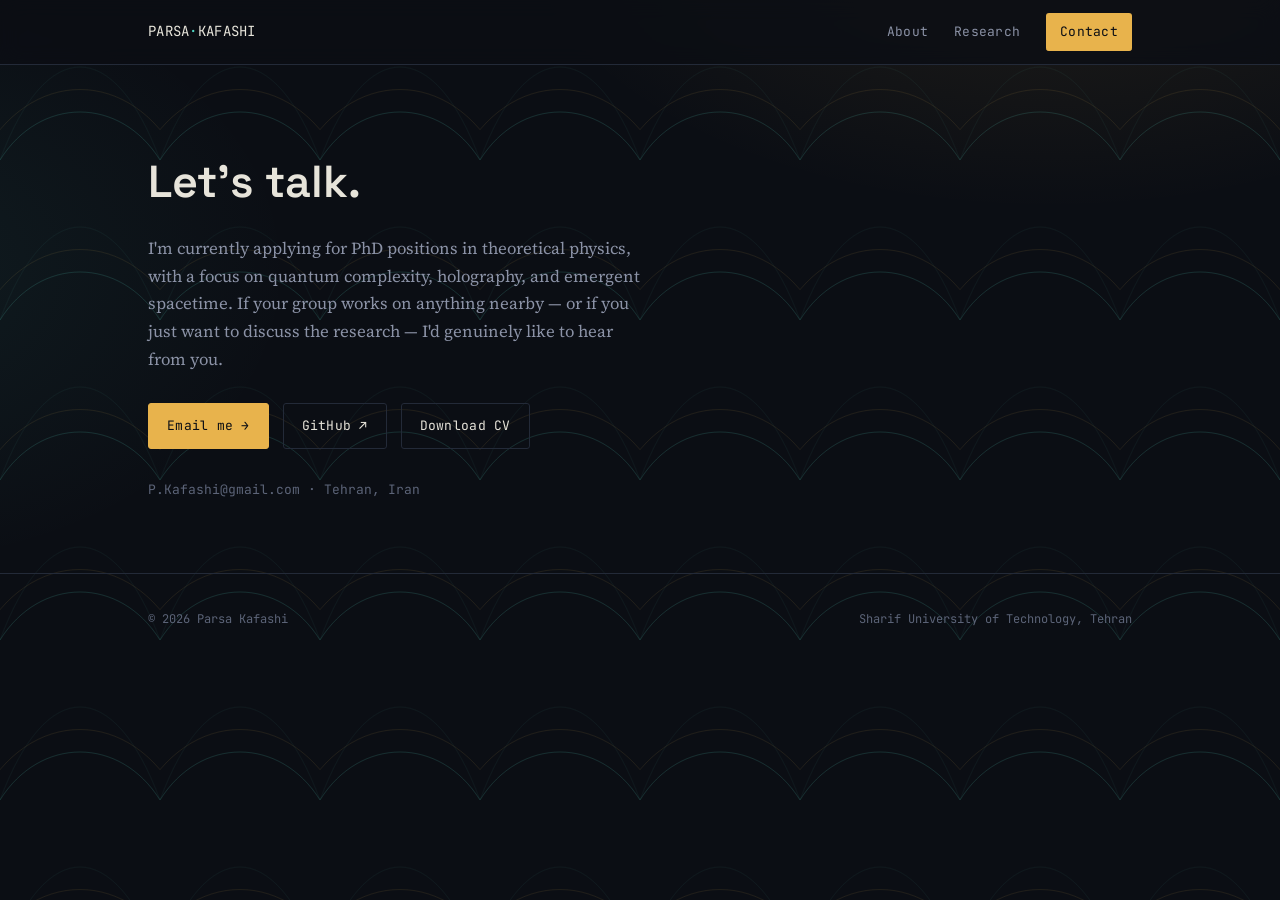
==== contact.html @ 7a70a7f3 "Add files via upload" ====
<!DOCTYPE html>
<html lang="en">
<head>
<meta charset="UTF-8">
<meta name="viewport" content="width=device-width, initial-scale=1.0">
<title>Contact — Parsa Kafashi</title>
<meta name="description" content="Get in touch with Parsa Kafashi — applying for PhD positions in theoretical physics.">
<link rel="preconnect" href="https://fonts.googleapis.com">
<link rel="preconnect" href="https://fonts.gstatic.com" crossorigin>
<link href="https://fonts.googleapis.com/css2?family=Space+Grotesk:wght@400;500;600;700&family=Source+Serif+4:opsz,wght@8..60,400;8..60,500;8..60,600&family=JetBrains+Mono:wght@400;500&display=swap" rel="stylesheet">
<link rel="stylesheet" href="styles.css">
</head>
<body>

<nav class="nav">
  <div class="wrap">
    <div class="nav-name">PARSA<span>·</span>KAFASHI</div>
    <div class="nav-links">
      <a href="index.html">About</a>
      <a href="research.html">Research</a>
      <a href="contact.html" class="cta active">Contact</a>
    </div>
  </div>
</nav>

<section class="contact-hero">
  <div class="wrap">
    <h1 class="contact-title">Let's talk.</h1>
    <p class="contact-sub">
      I'm currently applying for PhD positions in theoretical physics, with a focus on
      quantum complexity, holography, and emergent spacetime. If your group works on
      anything nearby — or if you just want to discuss the research — I'd genuinely like
      to hear from you.
    </p>
    <div class="contact-row">
      <a class="btn primary" href="mailto:P.Kafashi@gmail.com?subject=PhD%20position%20inquiry">Email me →</a>
      <a class="btn" href="https://github.com/PaRaShi12" target="_blank" rel="noopener">GitHub ↗</a>
      <a class="btn" href="Curriculum_Vitae.pdf" target="_blank" rel="noopener">Download CV</a>
    </div>
    <p class="contact-detail">P.Kafashi@gmail.com · Tehran, Iran</p>
  </div>
</section>

<footer class="site-footer">
  <div class="wrap foot-bottom">
    <span>© 2026 Parsa Kafashi</span>
    <span>Sharif University of Technology, Tehran</span>
  </div>
</footer>

</body>
</html>
---- styles.css ----
:root{
  --void:#0b0e14;
  --panel:#12161f;
  --panel-2:#161b26;
  --hairline:#232a38;
  --gold:#e8b34c;
  --gold-dim:#8a6a2c;
  --cyan:#4fd6c4;
  --ink:#e7e4da;
  --muted:#8b92a6;
  --muted-2:#5c6478;

  --display:'Space Grotesk', sans-serif;
  --body:'Source Serif 4', Georgia, serif;
  --mono:'JetBrains Mono', ui-monospace, monospace;

  --maxw:1040px;
}

*{ box-sizing:border-box; }
html{ scroll-behavior:smooth; }
body{
  margin:0;
  background:var(--void);
  color:var(--ink);
  font-family:var(--body);
  font-size:17px;
  line-height:1.65;
  -webkit-font-smoothing:antialiased;
}
::selection{ background:var(--gold); color:var(--void); }

a{ color:var(--cyan); text-decoration:none; }
a:hover{ text-decoration:underline; }
a:focus-visible, button:focus-visible{ outline:2px solid var(--gold); outline-offset:3px; }

.wrap{ max-width:var(--maxw); margin:0 auto; padding:0 28px; }

/* ---- background: bulk emerging from a boundary, tiled + glow ---- */
body::before{
  content:"";
  position:fixed; inset:0; z-index:-1;
  background-image:
    radial-gradient(ellipse 900px 500px at 82% -10%, rgba(232,179,76,0.10), transparent 60%),
    radial-gradient(ellipse 700px 500px at -10% 30%, rgba(79,214,196,0.07), transparent 60%),
    url("[data-uri]");
  background-repeat:no-repeat, no-repeat, repeat;
  background-position: 0 0, 0 0, 0 0;
  background-size: auto, auto, 160px 160px;
  background-color:var(--void);
}

/* ---------- NAV ---------- */
.nav{
  position:sticky; top:0; z-index:50;
  background:rgba(11,14,20,0.82);
  backdrop-filter:blur(10px);
  border-bottom:1px solid var(--hairline);
}
.nav .wrap{ display:flex; align-items:center; justify-content:space-between; height:64px; }
.nav-name{ font-family:var(--mono); font-size:14px; letter-spacing:0.02em; color:var(--ink); }
.nav-name span{ color:var(--cyan); }
.nav-links{ display:flex; gap:26px; align-items:center; }
.nav-links a{ font-family:var(--mono); font-size:13px; color:var(--muted); letter-spacing:0.02em; }
.nav-links a:hover{ color:var(--gold); text-decoration:none; }
.nav-links a.active{ color:var(--ink); border-bottom:1px solid var(--gold); padding-bottom:4px; }
.nav-links a.cta{
  color:var(--void); background:var(--gold); padding:8px 14px; border-radius:3px;
}
.nav-links a.cta:hover{ color:var(--gold); background:transparent; border:1px solid var(--gold); text-decoration:none; padding:7px 13px; }

/* ---------- HERO (index) ---------- */
.hero{ padding:88px 0 64px; }
.hero .wrap{ display:grid; grid-template-columns:1.1fr 0.9fr; gap:32px; align-items:center; }
.eyebrow{
  font-family:var(--mono); font-size:12.5px; color:var(--gold);
  letter-spacing:0.1em; text-transform:uppercase; margin:0 0 18px;
}
h1.title{
  font-family:var(--display); font-weight:600;
  font-size:clamp(2.2rem, 4.2vw, 3.3rem);
  line-height:1.08; margin:0 0 18px; color:var(--ink);
}
.tagline{
  font-family:var(--body); color:var(--muted);
  font-size:1.08rem; max-width:52ch; margin:0 0 30px;
}
.hero-cta{ display:flex; gap:14px; flex-wrap:wrap; }
.btn{
  font-family:var(--mono); font-size:13px; letter-spacing:0.02em;
  padding:11px 18px; border-radius:3px; border:1px solid var(--hairline);
  color:var(--ink); display:inline-flex; align-items:center; gap:8px;
  transition:border-color .2s ease, color .2s ease, background .2s ease;
}
.btn:hover{ text-decoration:none; border-color:var(--gold); color:var(--gold); }
.btn.primary{ background:var(--gold); border-color:var(--gold); color:var(--void); }
.btn.primary:hover{ background:transparent; color:var(--gold); }

.disk-wrap{ display:flex; justify-content:center; }
.disk-wrap svg{ width:100%; max-width:380px; height:auto; }

/* ---------- PhD callout banner ---------- */
.phd-callout{
  border:1px solid var(--gold-dim);
  background:linear-gradient(180deg, rgba(232,179,76,0.07), rgba(232,179,76,0.02));
  border-radius:4px;
  padding:18px 22px;
  display:flex; align-items:center; justify-content:space-between; gap:18px; flex-wrap:wrap;
  margin-top:14px;
}
.phd-callout p{ margin:0; color:var(--ink); font-size:0.95rem; }
.phd-callout p strong{ color:var(--gold); }

/* ---------- SECTION shell ---------- */
section.block{ padding:64px 0; border-top:1px solid var(--hairline); }
.sec-head{ margin-bottom:30px; }
h2.sec-title{
  font-family:var(--display); font-weight:600; font-size:1.5rem;
  color:var(--ink); margin:0; letter-spacing:-0.01em;
}
.sec-title span{ color:var(--gold); }
.sec-intro{ color:var(--muted); max-width:64ch; margin:10px 0 0; }

.page-header{ padding:64px 0 20px; }
.page-header .eyebrow{ margin-bottom:14px; }
.page-header h1{
  font-family:var(--display); font-weight:600; font-size:clamp(1.9rem,3.4vw,2.6rem);
  margin:0 0 14px; color:var(--ink);
}
.page-header p{ color:var(--muted); max-width:60ch; margin:0; }

/* ---------- ABOUT ---------- */
.about-grid{ display:grid; grid-template-columns:200px 1fr; gap:40px; align-items:start; }
.avatar{
  width:180px; height:180px; border-radius:50%;
  object-fit:cover; border:1px solid var(--hairline);
  box-shadow:0 0 0 6px rgba(232,179,76,0.05), 0 0 40px rgba(79,214,196,0.08);
}
.about-text p{ color:#c9c6ba; margin:0 0 14px; }
.about-text .institute{ color:var(--muted); font-family:var(--mono); font-size:13px; }

/* ---------- BULLET LIST (interests, future directions) ---------- */
ul.bullet-list{ list-style:none; margin:0; padding:0; max-width:70ch; }
ul.bullet-list li{
  position:relative; padding-left:22px; margin-bottom:14px;
  color:var(--ink); font-size:1rem;
}
ul.bullet-list li::before{
  content:"—"; position:absolute; left:0; top:0; color:var(--cyan);
}

/* ---------- PAPERS ---------- */
.paper{
  border:1px solid var(--hairline); background:var(--panel);
  padding:22px 24px; margin-bottom:14px; border-radius:4px;
  transition:border-color .2s ease;
}
.paper:hover{ border-color:var(--gold-dim); }
.paper-top{ display:flex; justify-content:space-between; gap:16px; align-items:baseline; flex-wrap:wrap; }
.paper-title{ font-family:var(--display); font-weight:600; font-size:1.05rem; color:var(--ink); margin:0; }
.paper-year{ font-family:var(--mono); font-size:12px; color:var(--gold); white-space:nowrap; }
.paper p.paper-desc{ color:var(--muted); font-size:0.94rem; margin:10px 0 12px; }
.paper-links a{ font-family:var(--mono); font-size:12.5px; margin-right:16px; }

/* ---------- TIMELINE (education / exploratory research) ---------- */
.timeline{ position:relative; padding-left:26px; }
.timeline::before{
  content:""; position:absolute; left:5px; top:6px; bottom:6px; width:1px;
  background:linear-gradient(var(--cyan), var(--hairline));
}
.t-item{ position:relative; margin-bottom:30px; }
.t-item:last-child{ margin-bottom:0; }
.t-item::before{
  content:""; position:absolute; left:-26px; top:5px; width:9px; height:9px;
  border-radius:50%; background:var(--void); border:2px solid var(--cyan);
}
.t-item .t-date{ font-family:var(--mono); font-size:12px; color:var(--gold); }
.t-item h3{ font-family:var(--display); font-size:1.05rem; margin:6px 0 4px; color:var(--ink); font-weight:600; }
.t-item .t-sub{ font-family:var(--mono); font-size:12.5px; color:var(--muted); margin-bottom:8px; }
.t-item p{ color:#c9c6ba; margin:0; font-size:0.95rem; }

/* ---------- PLACEHOLDER NOTE ---------- */
.editme{
  font-family:var(--mono); font-size:12px; color:var(--muted-2);
  border:1px dashed var(--hairline); padding:10px 14px; border-radius:3px;
  margin-bottom:22px; display:inline-block;
}

/* ---------- CONTACT PAGE ---------- */
.contact-hero{ padding:80px 0 20px; text-align:left; }
.contact-title{ font-family:var(--display); font-weight:600; font-size:clamp(2rem,4vw,2.8rem); margin:0 0 16px; }
.contact-sub{ color:var(--muted); max-width:56ch; margin:0 0 30px; font-size:1.05rem; }
.contact-row{ display:flex; gap:14px; flex-wrap:wrap; margin-bottom:20px; }
.contact-detail{ font-family:var(--mono); font-size:13px; color:var(--muted-2); margin-top:30px; }

/* ---------- FOOTER ---------- */
footer.site-footer{ border-top:1px solid var(--hairline); padding:36px 0; margin-top:40px; }
.foot-bottom{ display:flex; justify-content:space-between; flex-wrap:wrap; gap:10px; font-family:var(--mono); font-size:12px; color:var(--muted-2); }

@media (max-width: 760px){
  .nav-links{ gap:16px; }
  .nav-links a:not(.cta){ display:none; }
  .hero .wrap{ grid-template-columns:1fr; }
  .disk-wrap{ order:-1; margin-bottom:10px; }
  .disk-wrap svg{ max-width:240px; }
  .about-grid{ grid-template-columns:1fr; }
  .avatar{ width:120px; height:120px; }
  .phd-callout{ flex-direction:column; align-items:flex-start; }
}

@media (prefers-reduced-motion: reduce){
  *{ animation:none !important; transition:none !important; }
}
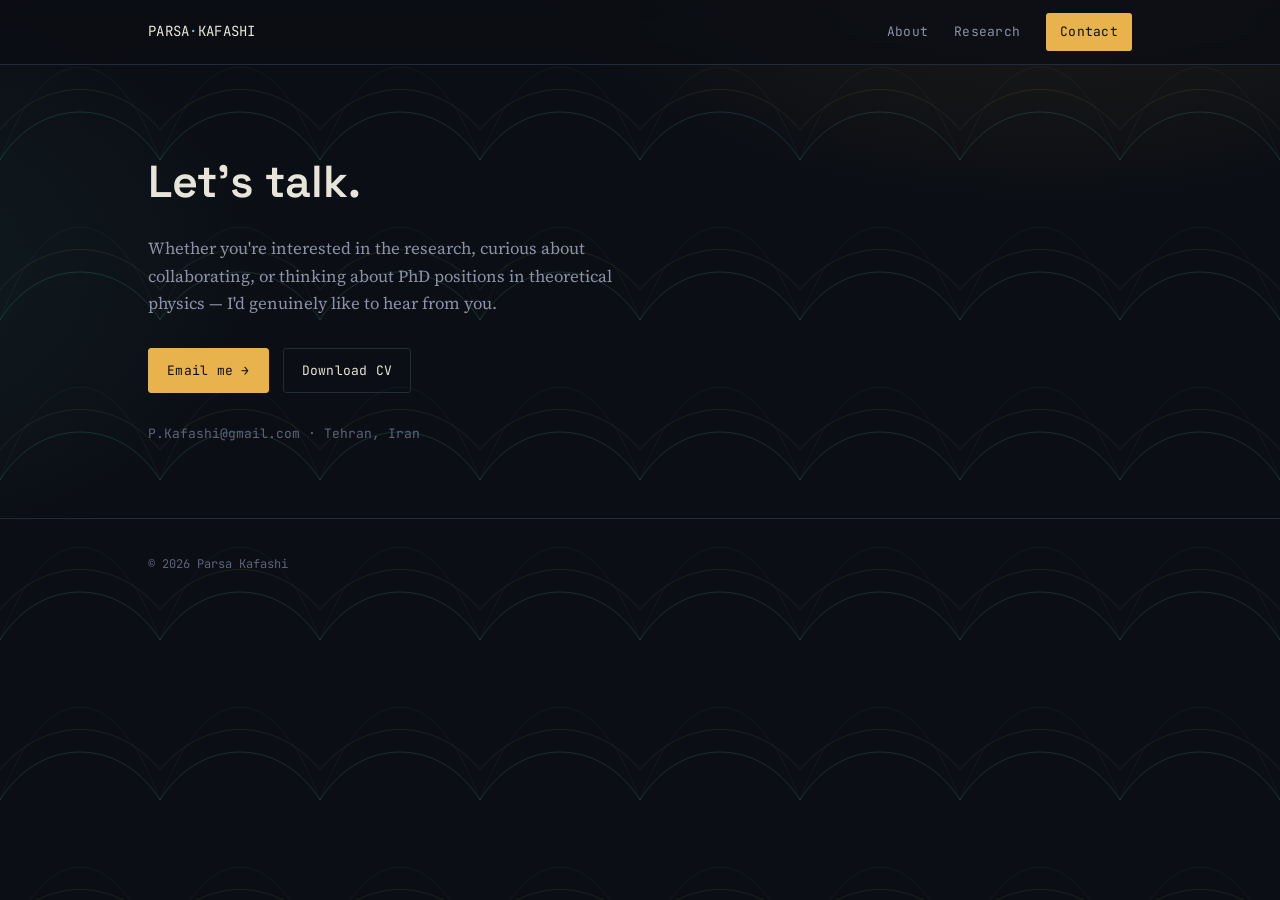
==== commit 81b6b0ac: "Add files via upload" ====
--- a/contact.html
+++ b/contact.html
@@ -27,14 +27,11 @@
   <div class="wrap">
     <h1 class="contact-title">Let's talk.</h1>
     <p class="contact-sub">
-      I'm currently applying for PhD positions in theoretical physics, with a focus on
-      quantum complexity, holography, and emergent spacetime. If your group works on
-      anything nearby — or if you just want to discuss the research — I'd genuinely like
-      to hear from you.
+      Whether you're interested in the research, curious about collaborating, or thinking
+      about PhD positions in theoretical physics — I'd genuinely like to hear from you.
     </p>
     <div class="contact-row">
-      <a class="btn primary" href="mailto:P.Kafashi@gmail.com?subject=PhD%20position%20inquiry">Email me →</a>
-      <a class="btn" href="https://github.com/PaRaShi12" target="_blank" rel="noopener">GitHub ↗</a>
+      <a class="btn primary" href="mailto:P.Kafashi@gmail.com?subject=Hello">Email me →</a>
       <a class="btn" href="Curriculum_Vitae.pdf" target="_blank" rel="noopener">Download CV</a>
     </div>
     <p class="contact-detail">P.Kafashi@gmail.com · Tehran, Iran</p>
@@ -44,7 +41,6 @@
 <footer class="site-footer">
   <div class="wrap foot-bottom">
     <span>© 2026 Parsa Kafashi</span>
-    <span>Sharif University of Technology, Tehran</span>
   </div>
 </footer>
 
--- a/styles.css
+++ b/styles.css
@@ -133,8 +133,10 @@
 .about-grid{ display:grid; grid-template-columns:200px 1fr; gap:40px; align-items:start; }
 .avatar{
   width:180px; height:180px; border-radius:50%;
-  object-fit:cover; border:1px solid var(--hairline);
+  object-fit:cover; object-position:50% 22%;
+  border:1px solid var(--hairline);
   box-shadow:0 0 0 6px rgba(232,179,76,0.05), 0 0 40px rgba(79,214,196,0.08);
+  display:block;
 }
 .about-text p{ color:#c9c6ba; margin:0 0 14px; }
 .about-text .institute{ color:var(--muted); font-family:var(--mono); font-size:13px; }
@@ -178,6 +180,21 @@
 .t-item h3{ font-family:var(--display); font-size:1.05rem; margin:6px 0 4px; color:var(--ink); font-weight:600; }
 .t-item .t-sub{ font-family:var(--mono); font-size:12.5px; color:var(--muted); margin-bottom:8px; }
 .t-item p{ color:#c9c6ba; margin:0; font-size:0.95rem; }
+
+/* ---------- CODE / PROJECT PREVIEWS ---------- */
+.code-grid{ display:grid; grid-template-columns:1fr 1fr; gap:16px; }
+.code-card{
+  border:1px solid var(--hairline); background:var(--panel);
+  padding:20px 22px; border-radius:4px; transition:border-color .2s ease;
+}
+.code-card:hover{ border-color:var(--cyan); }
+.code-card-top{ display:flex; align-items:center; justify-content:space-between; gap:10px; }
+.code-card h3{ font-family:var(--display); font-weight:600; font-size:1rem; margin:0; color:var(--ink); }
+.code-card .lang{ font-family:var(--mono); font-size:11px; color:var(--gold); }
+.code-card p{ color:var(--muted); font-size:0.92rem; margin:10px 0 12px; }
+.code-card a.repo-link{ font-family:var(--mono); font-size:12.5px; }
+.code-more{ margin-top:22px; }
+.code-more a{ font-family:var(--mono); font-size:13px; }
 
 /* ---------- PLACEHOLDER NOTE ---------- */
 .editme{
@@ -206,6 +223,7 @@
   .about-grid{ grid-template-columns:1fr; }
   .avatar{ width:120px; height:120px; }
   .phd-callout{ flex-direction:column; align-items:flex-start; }
+  .code-grid{ grid-template-columns:1fr; }
 }
 
 @media (prefers-reduced-motion: reduce){
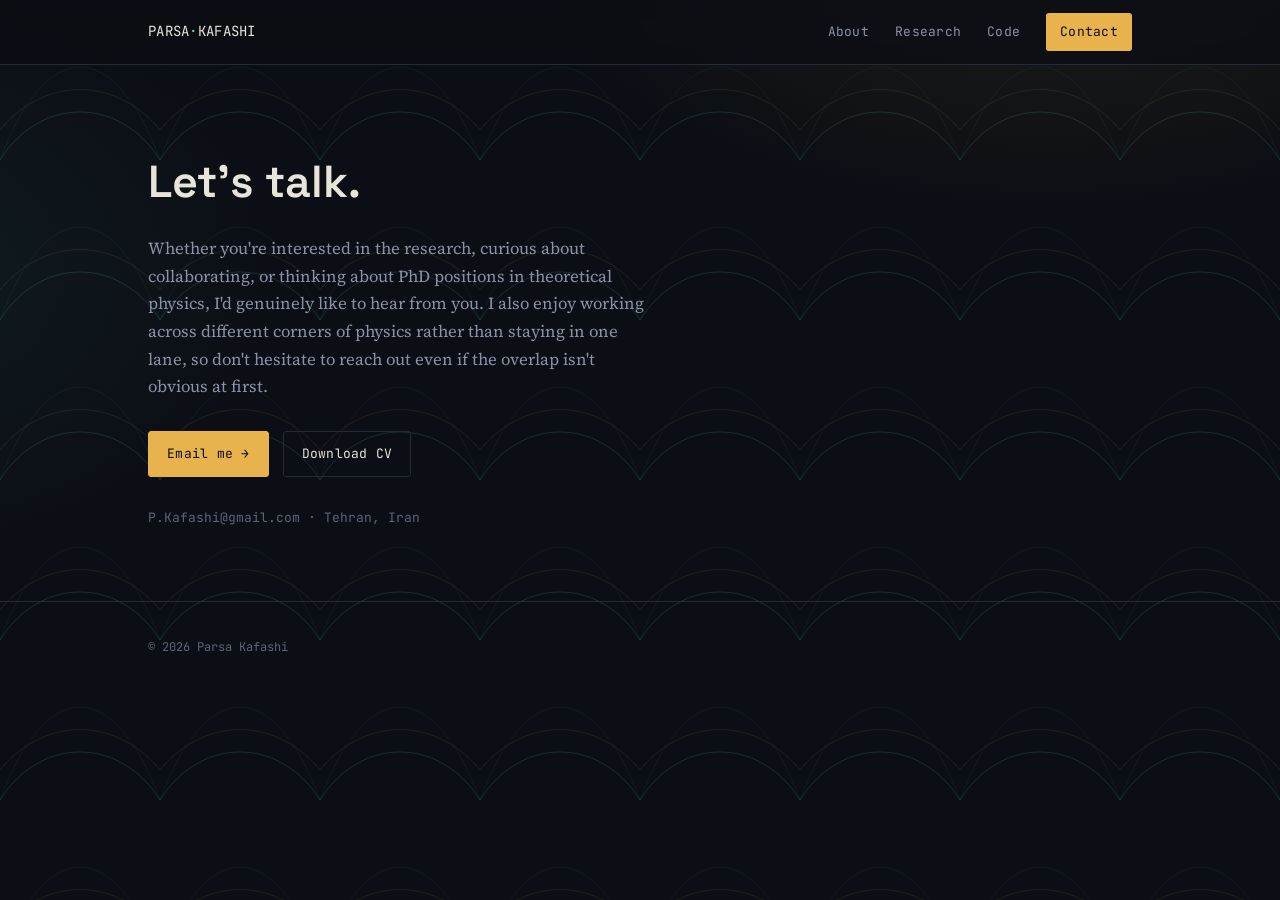
==== commit 953993ec: "Add files via upload" ====
--- a/contact.html
+++ b/contact.html
@@ -3,8 +3,8 @@
 <head>
 <meta charset="UTF-8">
 <meta name="viewport" content="width=device-width, initial-scale=1.0">
-<title>Contact — Parsa Kafashi</title>
-<meta name="description" content="Get in touch with Parsa Kafashi — applying for PhD positions in theoretical physics.">
+<title>Contact · Parsa Kafashi</title>
+<meta name="description" content="Get in touch with Parsa Kafashi, applying for PhD positions in theoretical physics.">
 <link rel="preconnect" href="https://fonts.googleapis.com">
 <link rel="preconnect" href="https://fonts.gstatic.com" crossorigin>
 <link href="https://fonts.googleapis.com/css2?family=Space+Grotesk:wght@400;500;600;700&family=Source+Serif+4:opsz,wght@8..60,400;8..60,500;8..60,600&family=JetBrains+Mono:wght@400;500&display=swap" rel="stylesheet">
@@ -18,6 +18,7 @@
     <div class="nav-links">
       <a href="index.html">About</a>
       <a href="research.html">Research</a>
+      <a href="code.html">Code</a>
       <a href="contact.html" class="cta active">Contact</a>
     </div>
   </div>
@@ -28,7 +29,9 @@
     <h1 class="contact-title">Let's talk.</h1>
     <p class="contact-sub">
       Whether you're interested in the research, curious about collaborating, or thinking
-      about PhD positions in theoretical physics — I'd genuinely like to hear from you.
+      about PhD positions in theoretical physics, I'd genuinely like to hear from you. I
+      also enjoy working across different corners of physics rather than staying in one lane,
+      so don't hesitate to reach out even if the overlap isn't obvious at first.
     </p>
     <div class="contact-row">
       <a class="btn primary" href="mailto:P.Kafashi@gmail.com?subject=Hello">Email me →</a>
--- a/styles.css
+++ b/styles.css
@@ -148,7 +148,7 @@
   color:var(--ink); font-size:1rem;
 }
 ul.bullet-list li::before{
-  content:"—"; position:absolute; left:0; top:0; color:var(--cyan);
+  content:"◦"; position:absolute; left:0; top:0; color:var(--cyan);
 }
 
 /* ---------- PAPERS ---------- */
